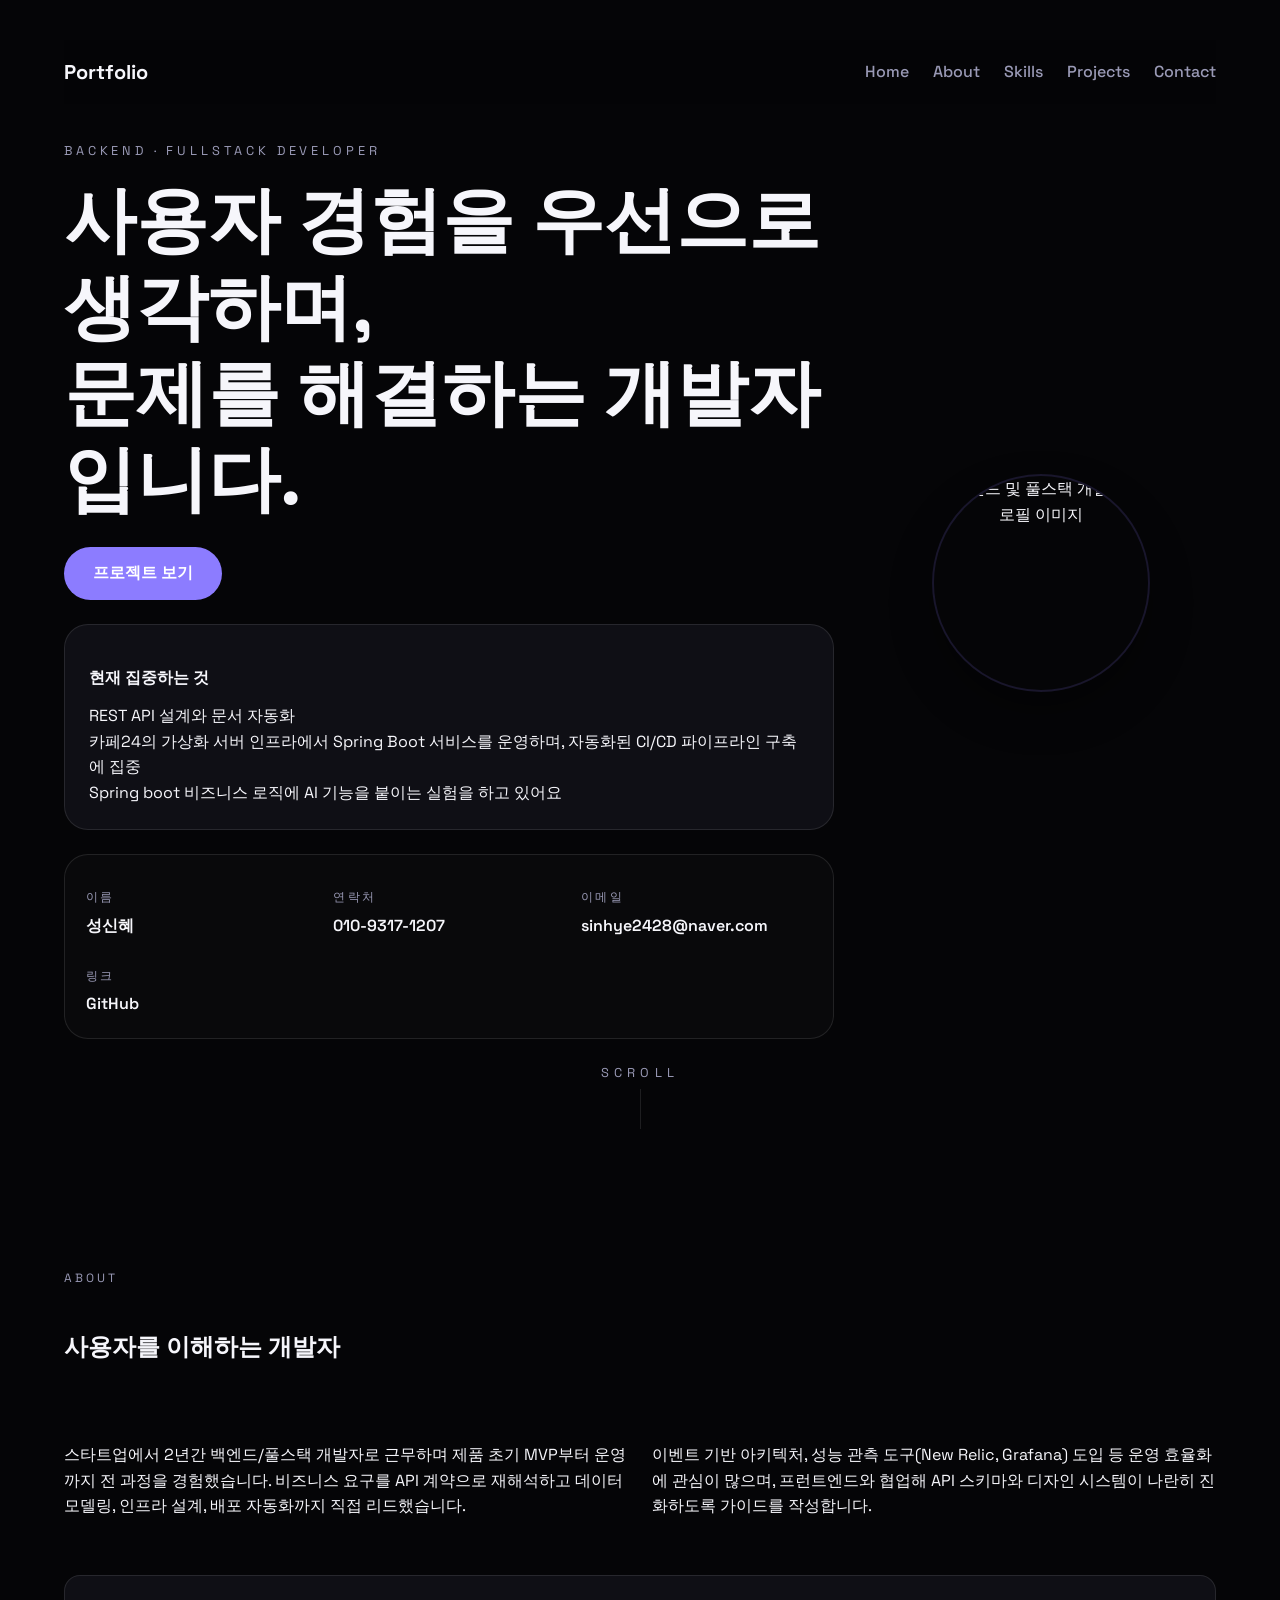
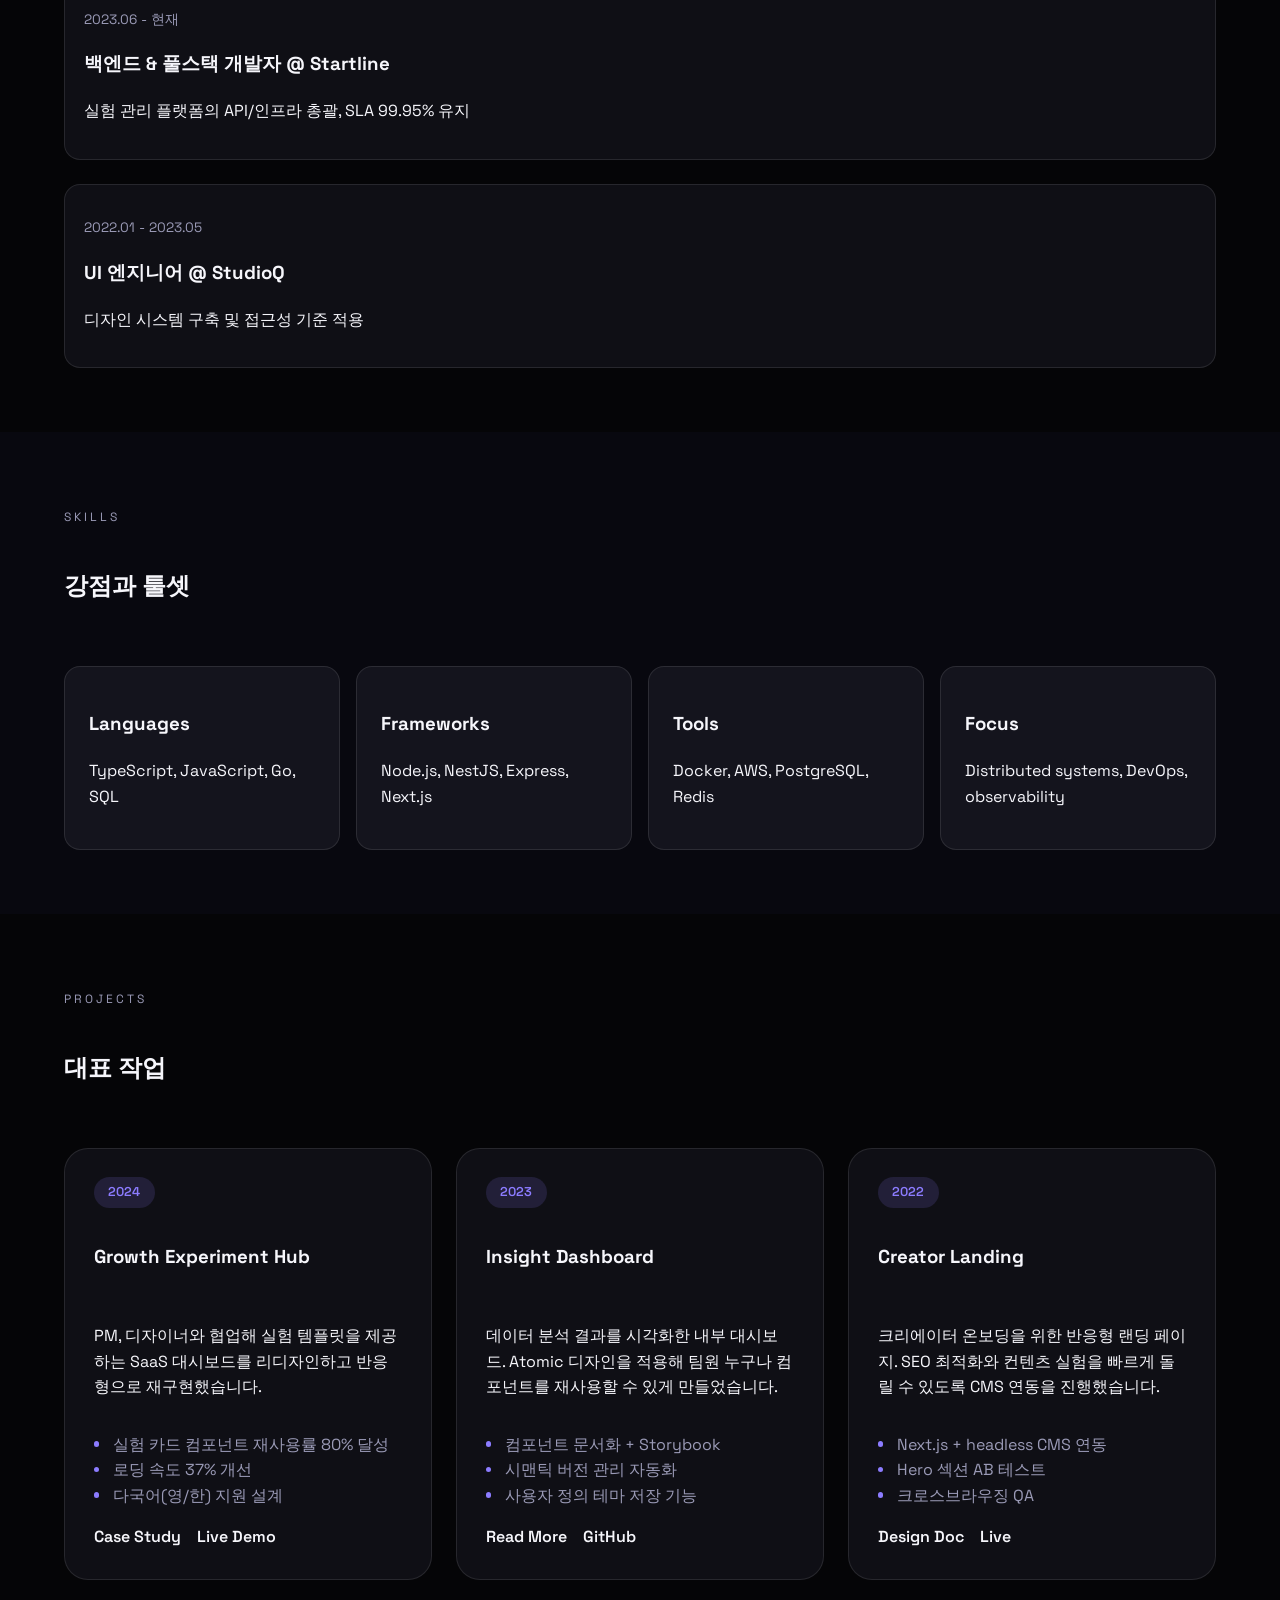
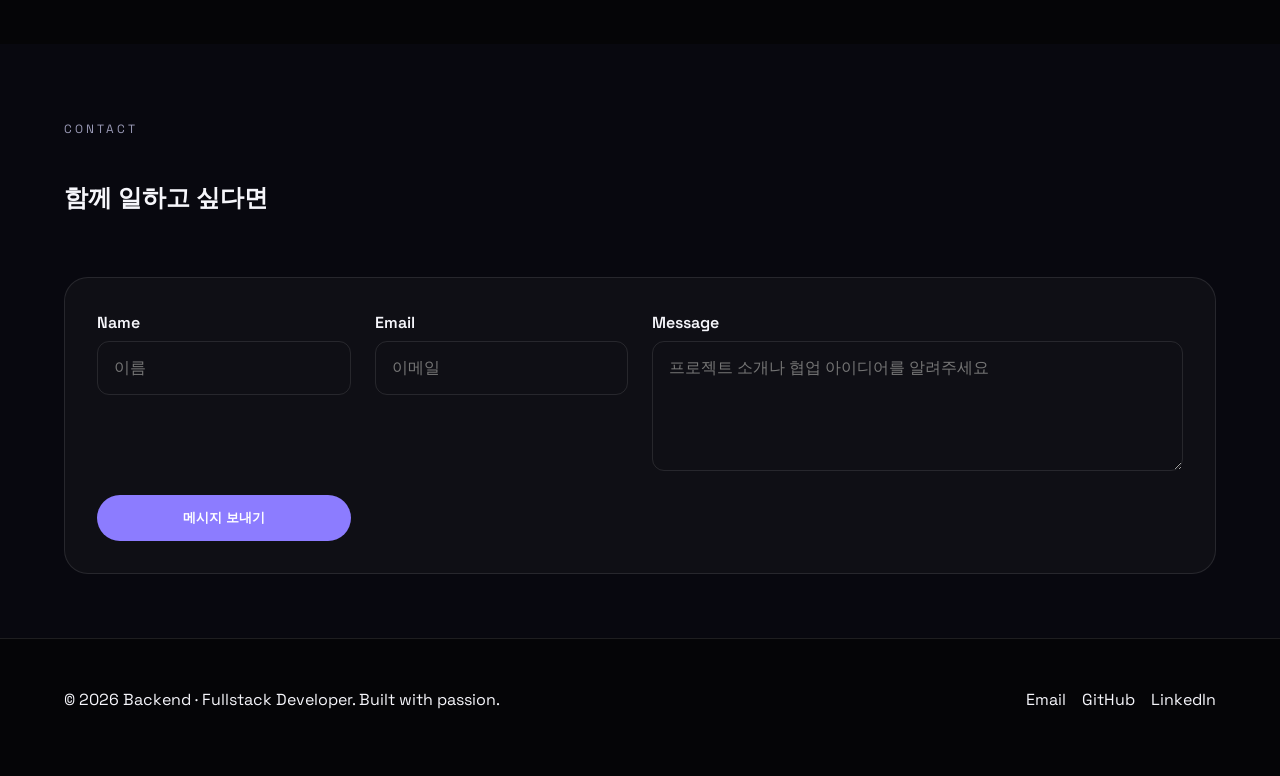
==== index.html @ ff007cd5 "간단한 구조 틀 멘트 변경" ====
<!DOCTYPE html>
<html lang="ko">
  <head>
    <meta charset="UTF-8" />
    <meta name="viewport" content="width=device-width, initial-scale=1.0" />
    <title>Portfolio | 백엔드 & 풀스택 개발자</title>
    <link rel="preconnect" href="https://fonts.googleapis.com" />
    <link rel="preconnect" href="https://fonts.gstatic.com" crossorigin />
    <link
      href="https://fonts.googleapis.com/css2?family=Space+Grotesk:wght@400;500;600;700&display=swap"
      rel="stylesheet"
    />
    <link rel="stylesheet" href="styles.css" />
  </head>
  <body>
    <header class="hero" id="home">
      <nav class="nav">
        <div class="logo">Portfolio</div>
        <button class="nav__toggle" aria-label="Toggle navigation" id="navToggle">
          <span></span>
          <span></span>
          <span></span>
        </button>
        <ul class="nav__links" id="navLinks">
          <li><a href="#home">Home</a></li>
          <li><a href="#about">About</a></li>
          <li><a href="#skills">Skills</a></li>
          <li><a href="#projects">Projects</a></li>
          <li><a href="#contact">Contact</a></li>
        </ul>
      </nav>
      <div class="hero__layout">
        <div class="hero__main">
          <div class="hero__content">
            <p class="hero__eyebrow">Backend · Fullstack Developer</p>
            <h1>
              사용자 경험을 우선으로 생각하며,<br />
              문제를 해결하는 개발자입니다.
            </h1>
            <!-- <p>
              Node.js와 TypeScript를 활용해 확장 가능한 API와 실시간 서비스를 구축하고,
              클라우드 인프라부터 데이터 파이프라인까지 제품의 엔드투엔드를 책임집니다.
            </p> -->
            <div class="hero__actions">
              <a class="btn" href="#projects">프로젝트 보기</a>
              <!-- <a class="btn btn--ghost" href="#contact">함께 만들어요</a> -->
            </div>
          </div>
          <div class="hero__card">
            <p class="hero__card-title">현재 집중하는 것</p>
            <ul>
              <li>REST API 설계와 문서 자동화</li>
              <li>카페24의 가상화 서버 인프라에서 Spring Boot 서비스를 운영하며, 자동화된 CI/CD 파이프라인 구축에 집중</li>
              <li>Spring boot 비즈니스 로직에 AI 기능을 붙이는 실험을 하고 있어요</li>
            </ul>
          </div>
          <div class="hero__info">
            <div>
              <p class="hero__info-label">이름</p>
              <p class="hero__info-value">성신혜</p>
            </div>
            <div>
              <p class="hero__info-label">연락처</p>
              <a class="hero__info-link" href="tel:+821012345678">010-9317-1207</a>
            </div>
            <div>
              <p class="hero__info-label">이메일</p>
              <a class="hero__info-link" href="mailto:hello@example.com"
                >sinhye2428@naver.com</a
              >
            </div>
            <div>
              <p class="hero__info-label">링크</p>
              <div class="hero__info-links">
                <a href="https://github.com/seongsinhye" target="_blank" rel="noreferrer">GitHub</a>
                <!-- <span>·</span>
                <a href="https://www.linkedin.com" target="_blank" rel="noreferrer"
                  >LinkedIn</a
                > -->
              </div>
            </div>
          </div>
        </div>
        <div class="hero__photo">
          <img
            src="/성신혜_증명사진.jpg"
            alt="백엔드 및 풀스택 개발자 프로필 이미지"
            class="hero__photo-img"
          />
          <!-- <p class="hero__photo-hint">profile.jpg를 내 얼굴 사진으로 교체하세요.</p> -->
        </div>
      </div>
      <div class="scroll-hint" aria-hidden="true">
        <span>Scroll</span>
        <span class="scroll-hint__icon"></span>
      </div>
    </header>

    <main>
      <section class="section" id="about">
        <div class="section__header">
          <p class="section__eyebrow">About</p>
          <h2>사용자를 이해하는 개발자</h2>
        </div>
        <div class="about__grid">
          <p>
            스타트업에서 2년간 백엔드/풀스택 개발자로 근무하며 제품 초기 MVP부터
            운영까지 전 과정을 경험했습니다. 비즈니스 요구를 API 계약으로 재해석하고
            데이터 모델링, 인프라 설계, 배포 자동화까지 직접 리드했습니다.
          </p>
          <p>
            이벤트 기반 아키텍처, 성능 관측 도구(New Relic, Grafana) 도입 등 운영
            효율화에 관심이 많으며, 프런트엔드와 협업해 API 스키마와 디자인 시스템이
            나란히 진화하도록 가이드를 작성합니다.
          </p>
        </div>
        <div class="timeline">
          <article>
            <p class="timeline__period">2023.06 - 현재</p>
            <h3>백엔드 & 풀스택 개발자 @ Startline</h3>
            <p>실험 관리 플랫폼의 API/인프라 총괄, SLA 99.95% 유지</p>
          </article>
          <article>
            <p class="timeline__period">2022.01 - 2023.05</p>
            <h3>UI 엔지니어 @ StudioQ</h3>
            <p>디자인 시스템 구축 및 접근성 기준 적용</p>
          </article>
        </div>
      </section>

      <section class="section section--alt" id="skills">
        <div class="section__header">
          <p class="section__eyebrow">Skills</p>
          <h2>강점과 툴셋</h2>
        </div>
          <div class="skills">
            <div class="skills__card">
              <h3>Languages</h3>
              <p>TypeScript, JavaScript, Go, SQL</p>
            </div>
            <div class="skills__card">
              <h3>Frameworks</h3>
              <p>Node.js, NestJS, Express, Next.js</p>
            </div>
            <div class="skills__card">
              <h3>Tools</h3>
              <p>Docker, AWS, PostgreSQL, Redis</p>
            </div>
            <div class="skills__card">
              <h3>Focus</h3>
              <p>Distributed systems, DevOps, observability</p>
            </div>
          </div>
      </section>

      <section class="section" id="projects">
        <div class="section__header">
          <p class="section__eyebrow">Projects</p>
          <h2>대표 작업</h2>
        </div>
        <div class="projects">
          <article class="project-card">
            <div class="project-card__badge">2024</div>
            <h3>Growth Experiment Hub</h3>
            <p>
              PM, 디자이너와 협업해 실험 템플릿을 제공하는 SaaS 대시보드를
              리디자인하고 반응형으로 재구현했습니다.
            </p>
            <ul>
              <li>실험 카드 컴포넌트 재사용률 80% 달성</li>
              <li>로딩 속도 37% 개선</li>
              <li>다국어(영/한) 지원 설계</li>
            </ul>
            <div class="project-card__links">
              <a href="#">Case Study</a>
              <a href="#">Live Demo</a>
            </div>
          </article>
          <article class="project-card">
            <div class="project-card__badge">2023</div>
            <h3>Insight Dashboard</h3>
            <p>
              데이터 분석 결과를 시각화한 내부 대시보드. Atomic 디자인을 적용해
              팀원 누구나 컴포넌트를 재사용할 수 있게 만들었습니다.
            </p>
            <ul>
              <li>컴포넌트 문서화 + Storybook</li>
              <li>시맨틱 버전 관리 자동화</li>
              <li>사용자 정의 테마 저장 기능</li>
            </ul>
            <div class="project-card__links">
              <a href="#">Read More</a>
              <a href="#">GitHub</a>
            </div>
          </article>
          <article class="project-card">
            <div class="project-card__badge">2022</div>
            <h3>Creator Landing</h3>
            <p>
              크리에이터 온보딩을 위한 반응형 랜딩 페이지. SEO 최적화와 컨텐츠
              실험을 빠르게 돌릴 수 있도록 CMS 연동을 진행했습니다.
            </p>
            <ul>
              <li>Next.js + headless CMS 연동</li>
              <li>Hero 섹션 AB 테스트</li>
              <li>크로스브라우징 QA</li>
            </ul>
            <div class="project-card__links">
              <a href="#">Design Doc</a>
              <a href="#">Live</a>
            </div>
          </article>
        </div>
      </section>

      <section class="section section--alt" id="contact">
        <div class="section__header">
          <p class="section__eyebrow">Contact</p>
          <h2>함께 일하고 싶다면</h2>
        </div>
        <form class="contact" id="contactForm">
          <div class="contact__field">
            <label for="name">Name</label>
            <input type="text" id="name" name="name" placeholder="이름" required />
          </div>
          <div class="contact__field">
            <label for="email">Email</label>
            <input
              type="email"
              id="email"
              name="email"
              placeholder="이메일"
              required
            />
          </div>
          <div class="contact__field contact__field--full">
            <label for="message">Message</label>
            <textarea
              id="message"
              name="message"
              rows="4"
              placeholder="프로젝트 소개나 협업 아이디어를 알려주세요"
              required
            ></textarea>
          </div>
          <button class="btn" type="submit">메시지 보내기</button>
          <p class="contact__status" id="contactStatus" role="status"></p>
        </form>
      </section>
    </main>

    <footer class="footer">
      <p>© <span id="year"></span> Backend · Fullstack Developer. Built with passion.</p>
      <div class="footer__links">
        <a href="mailto:hello@example.com">Email</a>
        <a href="https://github.com" target="_blank" rel="noreferrer">GitHub</a>
        <a href="https://www.linkedin.com" target="_blank" rel="noreferrer">
          LinkedIn
        </a>
      </div>
    </footer>

    <script src="script.js"></script>
  </body>
</html>
---- styles.css ----
:root {
  --bg: #050507;
  --card: #0f0f15;
  --text: #f6f6fb;
  --muted: #9a9ab6;
  --accent: #8c7cff;
  --accent-soft: rgba(140, 124, 255, 0.15);
  --border: rgba(255, 255, 255, 0.1);
}

* {
  box-sizing: border-box;
}

body {
  margin: 0;
  font-family: 'Space Grotesk', system-ui, -apple-system, BlinkMacSystemFont,
    'Segoe UI', sans-serif;
  background: var(--bg);
  color: var(--text);
  line-height: 1.6;
  -webkit-font-smoothing: antialiased;
}

img {
  max-width: 100%;
  display: block;
}

a {
  color: inherit;
  text-decoration: none;
}

ul {
  padding: 0;
  margin: 0;
  list-style: none;
}

.hero {
  min-height: 100vh;
  padding: 2.5rem clamp(1.5rem, 5vw, 4rem) 4rem;
  display: flex;
  flex-direction: column;
  gap: 1.5rem;
}

.hero__layout {
  display: grid;
  grid-template-columns: minmax(320px, 2.2fr) minmax(240px, 1fr);
  gap: 2rem;
  align-items: stretch;
}

.hero__layout > *:last-child {
  justify-self: center;
  max-width: 360px;
  width: 100%;
}

.hero__main {
  display: flex;
  flex-direction: column;
  gap: 1.5rem;
}

.hero__info {
  display: grid;
  grid-template-columns: repeat(auto-fit, minmax(180px, 1fr));
  gap: 1rem;
  border: 1px solid var(--border);
  border-radius: 1.5rem;
  padding: 1.3rem;
  background: rgba(255, 255, 255, 0.02);
}

.hero__info-label {
  font-size: 0.75rem;
  text-transform: uppercase;
  letter-spacing: 0.2em;
  color: var(--muted);
  margin-bottom: 0.35rem;
}

.hero__info-value {
  font-weight: 600;
  margin: 0;
}

.hero__info-link {
  color: var(--text);
  font-weight: 600;
}

.hero__info-links {
  display: inline-flex;
  gap: 0.35rem;
  align-items: center;
  font-weight: 600;
}

.nav {
  position: sticky;
  top: 0;
  display: flex;
  align-items: center;
  justify-content: space-between;
  padding: 1rem 0;
  background: rgba(5, 5, 7, 0.9);
  backdrop-filter: blur(10px);
  z-index: 999;
}

.logo {
  font-weight: 700;
  font-size: 1.25rem;
}

.nav__links {
  display: flex;
  gap: 1.5rem;
}

.nav__links a {
  font-weight: 500;
  color: var(--muted);
  transition: color 0.2s ease;
}

.nav__links a:hover {
  color: var(--text);
}

.nav__toggle {
  display: none;
  flex-direction: column;
  gap: 0.3rem;
  background: transparent;
  border: none;
  cursor: pointer;
}

.nav__toggle span {
  width: 1.5rem;
  height: 2px;
  background: var(--text);
  display: block;
}

.hero__content h1 {
  font-size: clamp(2.5rem, 6vw, 4.5rem);
  margin: 1rem 0;
  line-height: 1.2;
}

.hero__content p {
  max-width: 45rem;
  color: var(--muted);
}

.scroll-hint {
  margin-top: auto;
  display: inline-flex;
  flex-direction: column;
  align-items: center;
  gap: 0.35rem;
  color: var(--muted);
  font-size: 0.8rem;
  letter-spacing: 0.4em;
  text-transform: uppercase;
}

.scroll-hint__icon {
  width: 1px;
  height: 40px;
  background: var(--border);
  position: relative;
  overflow: hidden;
}

.scroll-hint__icon::after {
  content: '';
  position: absolute;
  top: -12px;
  left: 50%;
  transform: translateX(-50%);
  width: 8px;
  height: 8px;
  border-bottom: 2px solid var(--accent);
  border-right: 2px solid var(--accent);
  transform: translate(-50%, -50%) rotate(45deg);
  animation: scrollArrow 1.5s infinite;
}

@keyframes scrollArrow {
  0% {
    transform: translate(-50%, -50%) rotate(45deg);
    opacity: 0;
  }
  40% {
    opacity: 1;
  }
  90% {
    transform: translate(-50%, 130%) rotate(45deg);
    opacity: 0;
  }
  100% {
    opacity: 0;
  }
}

.hero__eyebrow {
  text-transform: uppercase;
  letter-spacing: 0.3em;
  font-size: 0.8rem;
  color: var(--muted);
}

.hero__actions {
  display: flex;
  gap: 1rem;
  margin-top: 1.5rem;
}

.btn {
  background: var(--accent);
  border: none;
  border-radius: 999px;
  color: #fff;
  padding: 0.85rem 1.8rem;
  font-weight: 600;
  cursor: pointer;
  display: inline-flex;
  align-items: center;
  justify-content: center;
  transition: transform 0.2s ease, box-shadow 0.2s ease;
}

.btn:hover {
  transform: translateY(-1px);
  box-shadow: 0 10px 20px rgba(75, 64, 255, 0.2);
}

.btn--ghost {
  background: transparent;
  color: var(--text);
  border: 1px solid var(--border);
  box-shadow: none;
}

.hero__card {
  background: var(--card);
  border: 1px solid var(--border);
  border-radius: 1.5rem;
  padding: 1.5rem;
}

.hero__card-title {
  font-weight: 600;
  margin-bottom: 0.8rem;
}

.section {
  padding: 4rem clamp(1.5rem, 5vw, 4rem);
}

.hero__photo {
  /* border: 1px solid var(--border); */
  border-radius: 1.5rem;
  padding: 1.2rem;
  /* background: linear-gradient(145deg, #0f0f15, #1a1a24); */
  display: flex;
  flex-direction: column;
  gap: 0.8rem;
  justify-content: center;
  align-items: center;
  text-align: center;
}

.hero__photo-img {
  width: min(220px, 70%);
  aspect-ratio: 1 / 1;
  object-fit: cover;
  border-radius: 50%;
  border: 2px solid var(--accent-soft);
  box-shadow: 0 20px 40px rgba(0, 0, 0, 0.35);
}

.hero__photo-hint {
  font-size: 0.85rem;
  color: var(--muted);
}

.section--alt {
  background: #08080f;
}

.section__header {
  display: flex;
  flex-direction: column;
  gap: 0.5rem;
  margin-bottom: 2.5rem;
}

.section__eyebrow {
  text-transform: uppercase;
  letter-spacing: 0.25em;
  font-size: 0.75rem;
  color: var(--muted);
}

.about__grid {
  display: grid;
  grid-template-columns: repeat(auto-fit, minmax(250px, 1fr));
  gap: 1.5rem;
  margin-bottom: 2.5rem;
}

.timeline {
  display: grid;
  gap: 1.5rem;
}

.timeline article {
  padding: 1.2rem;
  border-radius: 1rem;
  border: 1px solid var(--border);
  background: var(--card);
}

.timeline__period {
  font-size: 0.85rem;
  color: var(--muted);
}

.skills {
  display: grid;
  grid-template-columns: repeat(auto-fit, minmax(200px, 1fr));
  gap: 1rem;
}

.skills__card {
  border: 1px solid var(--border);
  border-radius: 1rem;
  padding: 1.5rem;
  background: var(--bg);
}

.section--alt .skills__card {
  background: #14141d;
}

.projects {
  display: grid;
  grid-template-columns: repeat(auto-fit, minmax(280px, 1fr));
  gap: 1.5rem;
}

.project-card {
  border: 1px solid var(--border);
  border-radius: 1.5rem;
  padding: 1.8rem;
  background: var(--card);
  display: flex;
  flex-direction: column;
  gap: 1rem;
}

.project-card__badge {
  width: fit-content;
  background: var(--accent-soft);
  color: var(--accent);
  border-radius: 999px;
  padding: 0.3rem 0.9rem;
  font-size: 0.8rem;
  font-weight: 600;
}

.project-card ul li {
  position: relative;
  padding-left: 1.2rem;
  color: var(--muted);
}

.project-card ul li::before {
  content: '';
  position: absolute;
  top: 0.6rem;
  left: 0;
  width: 0.35rem;
  height: 0.35rem;
  border-radius: 50%;
  background: var(--accent);
}

.project-card__links {
  display: flex;
  gap: 1rem;
  font-weight: 600;
}

.contact {
  display: grid;
  grid-template-columns: repeat(auto-fit, minmax(220px, 1fr));
  gap: 1.5rem;
  border: 1px solid var(--border);
  border-radius: 1.5rem;
  padding: 2rem;
  background: var(--card);
}

.contact__field {
  display: flex;
  flex-direction: column;
  gap: 0.35rem;
}

.contact__field--full {
  grid-column: span 2;
}

.contact label {
  font-weight: 600;
}

.contact input,
.contact textarea {
  border-radius: 0.75rem;
  border: 1px solid var(--border);
  padding: 0.8rem 1rem;
  background: transparent;
  color: var(--text);
  font: inherit;
}

.contact__status {
  grid-column: span 2;
  color: var(--muted);
}

.footer {
  padding: 2rem clamp(1.5rem, 5vw, 4rem) 3rem;
  border-top: 1px solid var(--border);
  display: flex;
  flex-wrap: wrap;
  gap: 1rem;
  align-items: center;
  justify-content: space-between;
}

.footer__links {
  display: flex;
  gap: 1rem;
}

@media (max-width: 768px) {
  .nav__toggle {
    display: flex;
  }

  .nav__links {
    position: fixed;
    inset: 0;
    padding: 4rem 2rem;
    background: rgba(5, 5, 7, 0.7);
    backdrop-filter: blur(12px);
    flex-direction: column;
    transform: translateX(100%);
    transition: transform 0.3s ease;
  }

  .nav__links.is-open {
    transform: translateX(0);
  }

  .hero__layout {
    grid-template-columns: 1fr;
  }

  .contact__field--full {
    grid-column: span 1;
  }

  .contact__status {
    grid-column: span 1;
  }
}
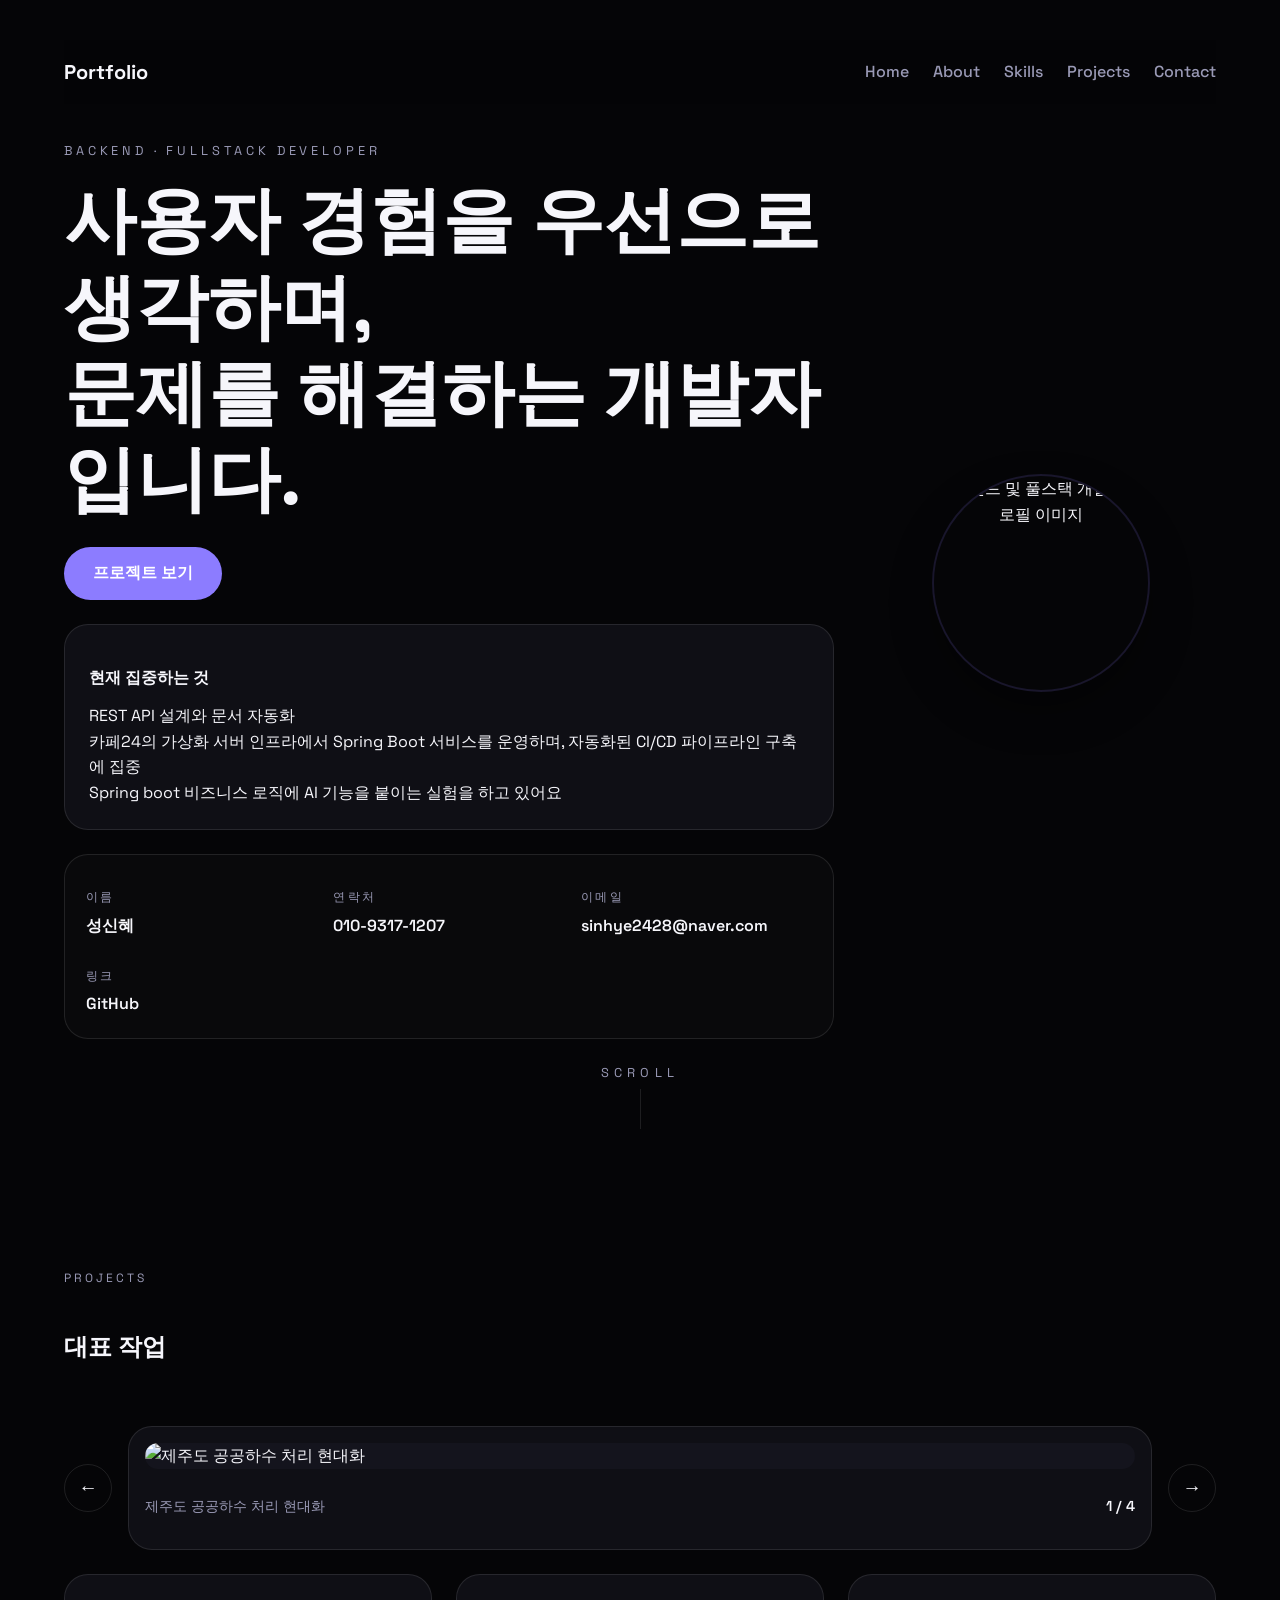
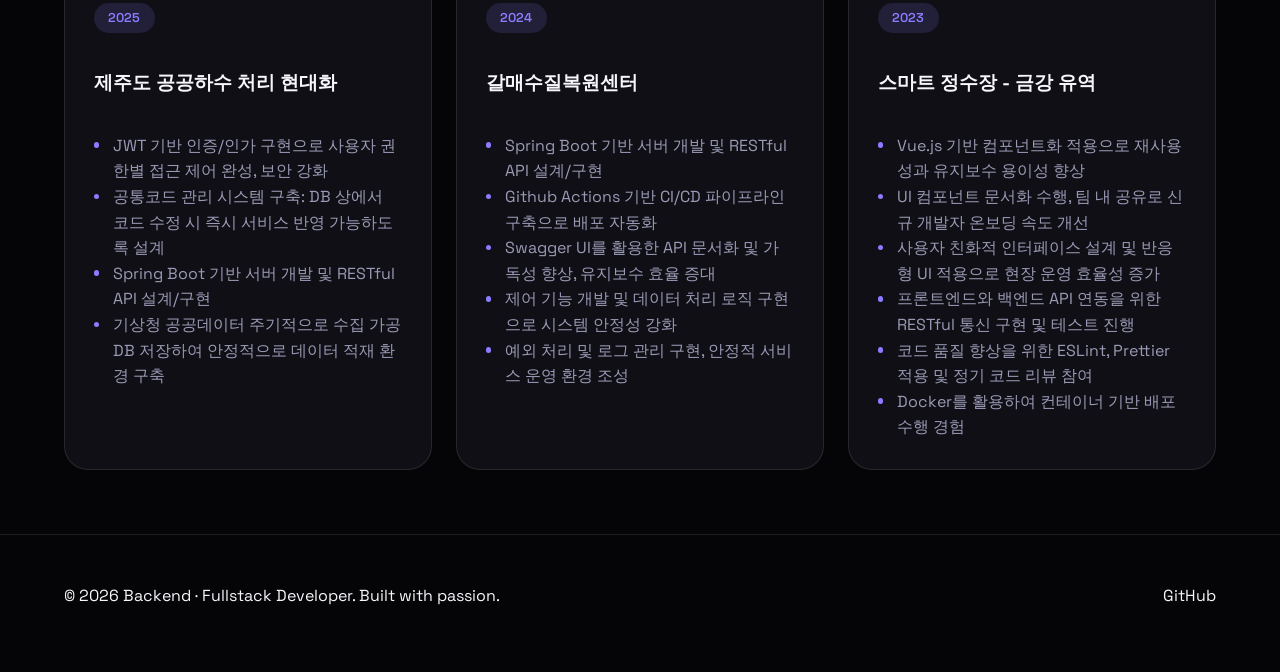
==== commit bb1daf03: "포트폴리오 경력 사이트 캡쳐 이미지 추가" ====
--- a/index.html
+++ b/index.html
@@ -97,7 +97,7 @@
     </header>
 
     <main>
-      <section class="section" id="about">
+      <!-- <section class="section" id="about">
         <div class="section__header">
           <p class="section__eyebrow">About</p>
           <h2>사용자를 이해하는 개발자</h2>
@@ -126,9 +126,9 @@
             <p>디자인 시스템 구축 및 접근성 기준 적용</p>
           </article>
         </div>
-      </section>
-
-      <section class="section section--alt" id="skills">
+      </section> -->
+
+      <!-- <section class="section section--alt" id="skills">
         <div class="section__header">
           <p class="section__eyebrow">Skills</p>
           <h2>강점과 툴셋</h2>
@@ -151,69 +151,103 @@
               <p>Distributed systems, DevOps, observability</p>
             </div>
           </div>
-      </section>
+      </section> -->
 
       <section class="section" id="projects">
         <div class="section__header">
           <p class="section__eyebrow">Projects</p>
           <h2>대표 작업</h2>
         </div>
+        <div class="projects__gallery">
+          <button
+            class="gallery__arrow gallery__arrow--prev"
+            type="button"
+            data-gallery-nav="prev"
+            aria-label="이전 이미지"
+          >
+            &#8592;
+          </button>
+          <div class="gallery__viewport">
+            <img
+              src=""
+              alt="프로젝트 대표 이미지"
+              id="galleryImage"
+              class="gallery__image"
+            />
+            <div class="gallery__meta">
+              <p id="galleryCaption">대표 작업 이미지를 여기에 표시합니다.</p>
+              <p id="galleryCounter" class="gallery__counter"></p>
+            </div>
+          </div>
+          <button
+            class="gallery__arrow gallery__arrow--next"
+            type="button"
+            data-gallery-nav="next"
+            aria-label="다음 이미지"
+          >
+            &#8594;
+          </button>
+        </div>
+        <!-- <p class="gallery__hint">
+          `/images/project-1.jpg`부터 `/images/project-4.jpg`까지 네 장의 대표 이미지를 교체하면
+          위 슬라이더에서 모두 확인할 수 있습니다.
+        </p> -->
         <div class="projects">
           <article class="project-card">
-            <div class="project-card__badge">2024</div>
-            <h3>Growth Experiment Hub</h3>
-            <p>
-              PM, 디자이너와 협업해 실험 템플릿을 제공하는 SaaS 대시보드를
-              리디자인하고 반응형으로 재구현했습니다.
-            </p>
-            <ul>
-              <li>실험 카드 컴포넌트 재사용률 80% 달성</li>
-              <li>로딩 속도 37% 개선</li>
-              <li>다국어(영/한) 지원 설계</li>
-            </ul>
-            <div class="project-card__links">
+            <div class="project-card__badge">2025</div>
+            <h3>제주도 공공하수 처리 현대화</h3>
+          
+            <ul>
+            <li>JWT 기반 인증/인가 구현으로 사용자 권한별 접근 제어 완성, 보안 강화</li>
+            <li>공통코드 관리 시스템 구축: DB 상에서 코드 수정 시 즉시 서비스 반영 가능하도록 설계</li>
+            <li>Spring Boot 기반 서버 개발 및 RESTful API 설계/구현</li>
+            <li>기상청 공공데이터 주기적으로 수집 가공 DB 저장하여 안정적으로 데이터 적재 환경 구축</li>
+            </ul>
+            <!-- <div class="project-card__links">
               <a href="#">Case Study</a>
               <a href="#">Live Demo</a>
-            </div>
+            </div> -->
+          </article>
+          <article class="project-card">
+            <div class="project-card__badge">2024</div>
+            <h3>갈매수질복원센터</h3>
+            
+            <ul>
+            <li>Spring Boot 기반 서버 개발 및 RESTful API 설계/구현</li>
+            <li>Github Actions 기반 CI/CD 파이프라인 구축으로 배포 자동화</li>
+            <li>Swagger UI를 활용한 API 문서화 및 가독성 향상, 유지보수 효율 증대</li>
+            <li>제어 기능 개발 및 데이터 처리 로직 구현으로 시스템 안정성 강화</li>
+            <li>예외 처리 및 로그 관리 구현, 안정적 서비스 운영 환경 조성</li>
+            </ul>
+            <!-- <div class="project-card__links">
+              <a href="#">Read More</a>
+              <a href="#">GitHub</a>
+            </div> -->
           </article>
           <article class="project-card">
             <div class="project-card__badge">2023</div>
-            <h3>Insight Dashboard</h3>
-            <p>
-              데이터 분석 결과를 시각화한 내부 대시보드. Atomic 디자인을 적용해
-              팀원 누구나 컴포넌트를 재사용할 수 있게 만들었습니다.
-            </p>
-            <ul>
-              <li>컴포넌트 문서화 + Storybook</li>
-              <li>시맨틱 버전 관리 자동화</li>
-              <li>사용자 정의 테마 저장 기능</li>
-            </ul>
-            <div class="project-card__links">
-              <a href="#">Read More</a>
-              <a href="#">GitHub</a>
-            </div>
-          </article>
-          <article class="project-card">
-            <div class="project-card__badge">2022</div>
-            <h3>Creator Landing</h3>
-            <p>
+            <h3>스마트 정수장 - 금강 유역</h3>
+            <!-- <p>
               크리에이터 온보딩을 위한 반응형 랜딩 페이지. SEO 최적화와 컨텐츠
               실험을 빠르게 돌릴 수 있도록 CMS 연동을 진행했습니다.
-            </p>
-            <ul>
-              <li>Next.js + headless CMS 연동</li>
-              <li>Hero 섹션 AB 테스트</li>
-              <li>크로스브라우징 QA</li>
-            </ul>
-            <div class="project-card__links">
+            </p> -->
+            <ul>
+              <li> Vue.js 기반 컴포넌트화 적용으로 재사용성과 유지보수 용이성 향상</li>
+              <li> UI 컴포넌트 문서화 수행, 팀 내 공유로 신규 개발자 온보딩 속도 개선</li>
+              <li> 사용자 친화적 인터페이스 설계 및 반응형 UI 적용으로 현장 운영 효율성 증가</li>
+              <li> 프론트엔드와 백엔드 API 연동을 위한 RESTful 통신 구현 및 테스트 진행</li>
+              <li> 코드 품질 향상을 위한 ESLint, Prettier 적용 및 정기 코드 리뷰 참여</li>
+              <li> Docker를 활용하여 컨테이너 기반 배포 수행 경험</li>
+            </ul>
+            <!-- <div class="project-card__links">
               <a href="#">Design Doc</a>
               <a href="#">Live</a>
-            </div>
+            </div> -->
           </article>
         </div>
       </section>
 
-      <section class="section section--alt" id="contact">
+      <!-- <section class="section section--alt" id="contact">
         <div class="section__header">
           <p class="section__eyebrow">Contact</p>
           <h2>함께 일하고 싶다면</h2>
@@ -246,17 +280,15 @@
           <button class="btn" type="submit">메시지 보내기</button>
           <p class="contact__status" id="contactStatus" role="status"></p>
         </form>
-      </section>
+      </section> -->
     </main>
 
     <footer class="footer">
       <p>© <span id="year"></span> Backend · Fullstack Developer. Built with passion.</p>
       <div class="footer__links">
-        <a href="mailto:hello@example.com">Email</a>
-        <a href="https://github.com" target="_blank" rel="noreferrer">GitHub</a>
-        <a href="https://www.linkedin.com" target="_blank" rel="noreferrer">
-          LinkedIn
-        </a>
+        <!-- <a href="sinhye2428@naver.com">Email</a> -->
+        <a href="https://github.com/seongsinhye" target="_blank" rel="noreferrer">GitHub</a>
+     
       </div>
     </footer>
 
--- a/styles.css
+++ b/styles.css
@@ -357,6 +357,73 @@
   gap: 1.5rem;
 }
 
+.projects__gallery {
+  display: grid;
+  grid-template-columns: auto 1fr auto;
+  gap: 1rem;
+  align-items: center;
+  margin-bottom: 1.5rem;
+}
+
+.gallery__arrow {
+  width: 3rem;
+  height: 3rem;
+  border-radius: 50%;
+  border: 1px solid var(--border);
+  background: transparent;
+  color: var(--text);
+  font-size: 1.2rem;
+  cursor: pointer;
+  display: flex;
+  align-items: center;
+  justify-content: center;
+  transition: background 0.2s ease, color 0.2s ease;
+}
+
+.gallery__arrow:hover {
+  background: var(--accent);
+  color: #050507;
+}
+
+.gallery__viewport {
+  border: 1px solid var(--border);
+  border-radius: 1.5rem;
+  padding: 1rem;
+  background: var(--card);
+  display: flex;
+  flex-direction: column;
+  gap: 0.75rem;
+}
+
+.gallery__image {
+  width: 100%;
+  height: auto;
+  max-height: 420px;
+  object-fit: contain;
+  border-radius: 1rem;
+  background: #14141d;
+}
+
+.gallery__meta {
+  display: flex;
+  flex-wrap: wrap;
+  justify-content: space-between;
+  gap: 0.5rem;
+  color: var(--muted);
+  font-size: 0.9rem;
+}
+
+.gallery__counter {
+  font-weight: 600;
+  color: var(--text);
+}
+
+.gallery__hint {
+  margin: 0 0 2rem;
+  color: var(--muted);
+  font-size: 0.85rem;
+}
+
 .project-card {
   border: 1px solid var(--border);
   border-radius: 1.5rem;
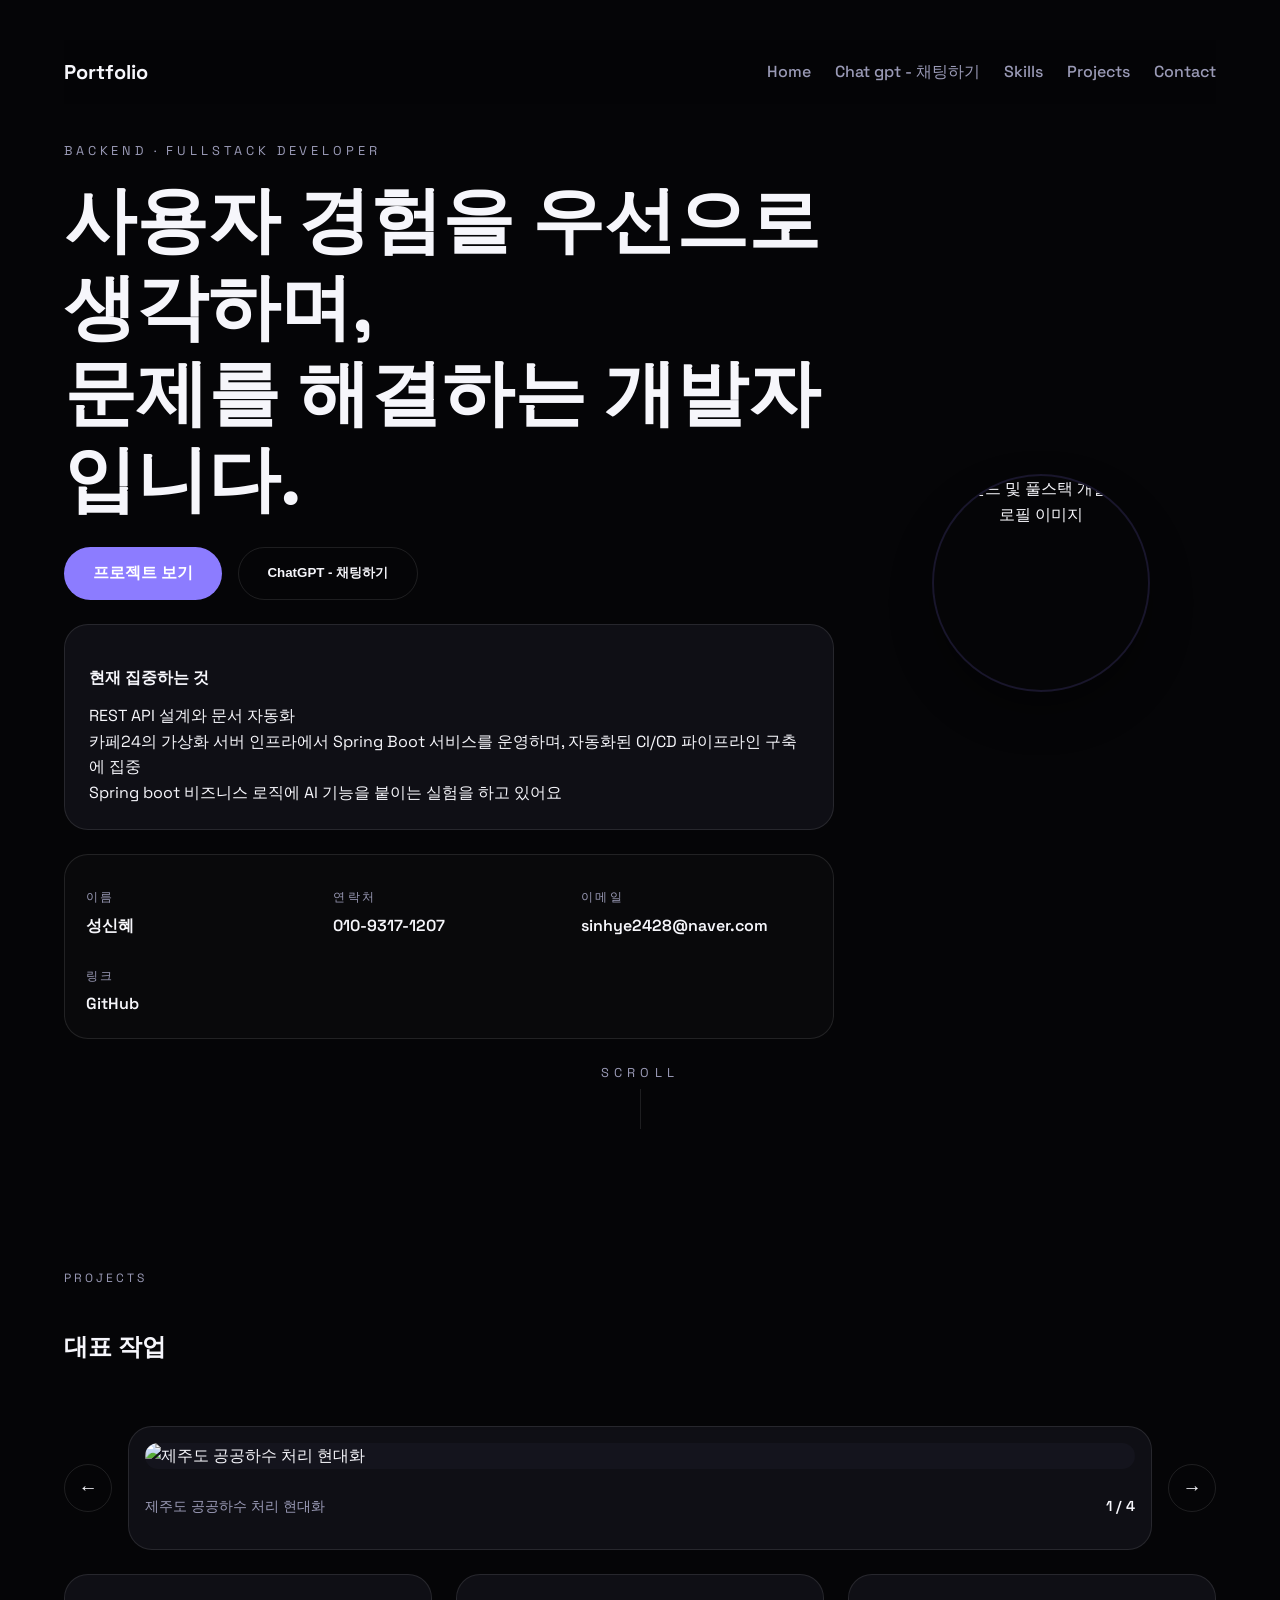
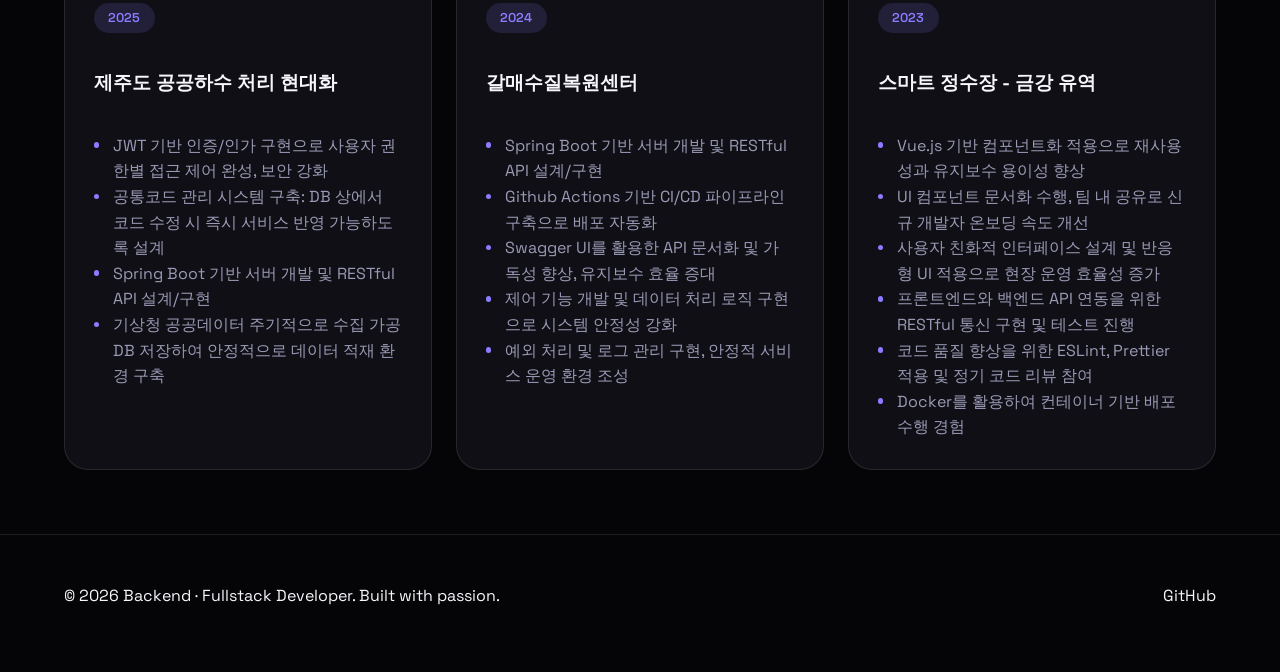
==== commit 967a8294: "gpt 추가 api 연결" ====
--- a/index.html
+++ b/index.html
@@ -23,7 +23,7 @@
         </button>
         <ul class="nav__links" id="navLinks">
           <li><a href="#home">Home</a></li>
-          <li><a href="#about">About</a></li>
+          <li><a href="/gpt.html">Chat gpt - 채팅하기 </a></li>
           <li><a href="#skills">Skills</a></li>
           <li><a href="#projects">Projects</a></li>
           <li><a href="#contact">Contact</a></li>
@@ -44,6 +44,9 @@
             <div class="hero__actions">
               <a class="btn" href="#projects">프로젝트 보기</a>
               <!-- <a class="btn btn--ghost" href="#contact">함께 만들어요</a> -->
+              <button class="btn btn--ghost" type="button" id="chatBtn">
+                ChatGPT - 채팅하기
+              </button>
             </div>
           </div>
           <div class="hero__card">
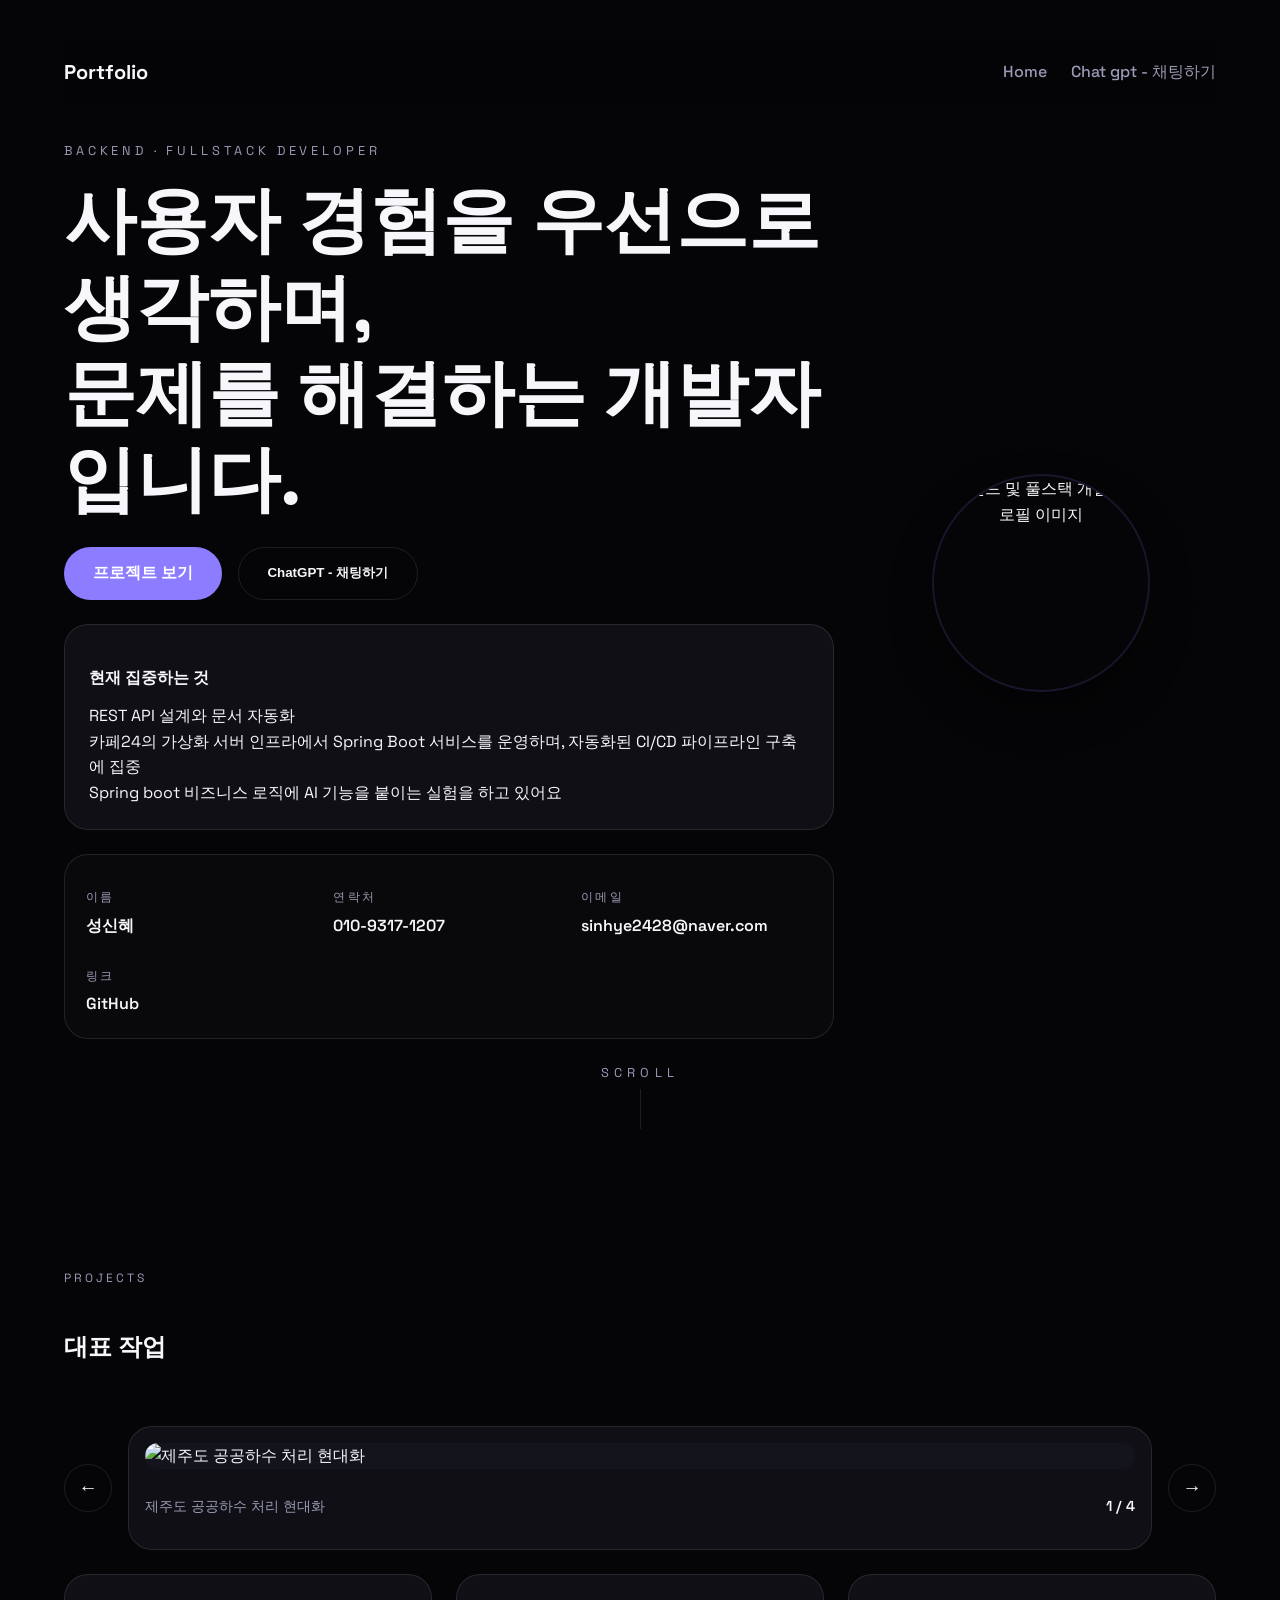
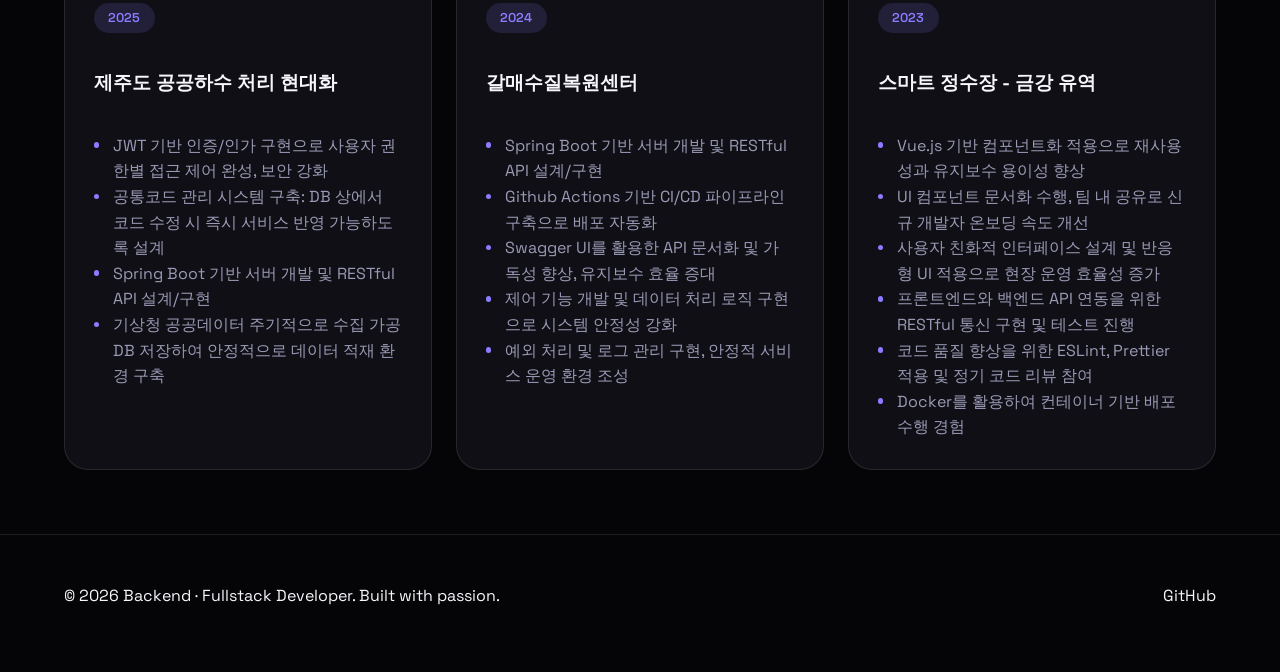
==== commit 695fb5dd: "url 변경 및 네비게이션 사용안한거 빼기" ====
--- a/index.html
+++ b/index.html
@@ -24,9 +24,7 @@
         <ul class="nav__links" id="navLinks">
           <li><a href="#home">Home</a></li>
           <li><a href="/gpt.html">Chat gpt - 채팅하기 </a></li>
-          <li><a href="#skills">Skills</a></li>
-          <li><a href="#projects">Projects</a></li>
-          <li><a href="#contact">Contact</a></li>
+          <!-- <li><a href="#contact">Contact</a></li> -->
         </ul>
       </nav>
       <div class="hero__layout">
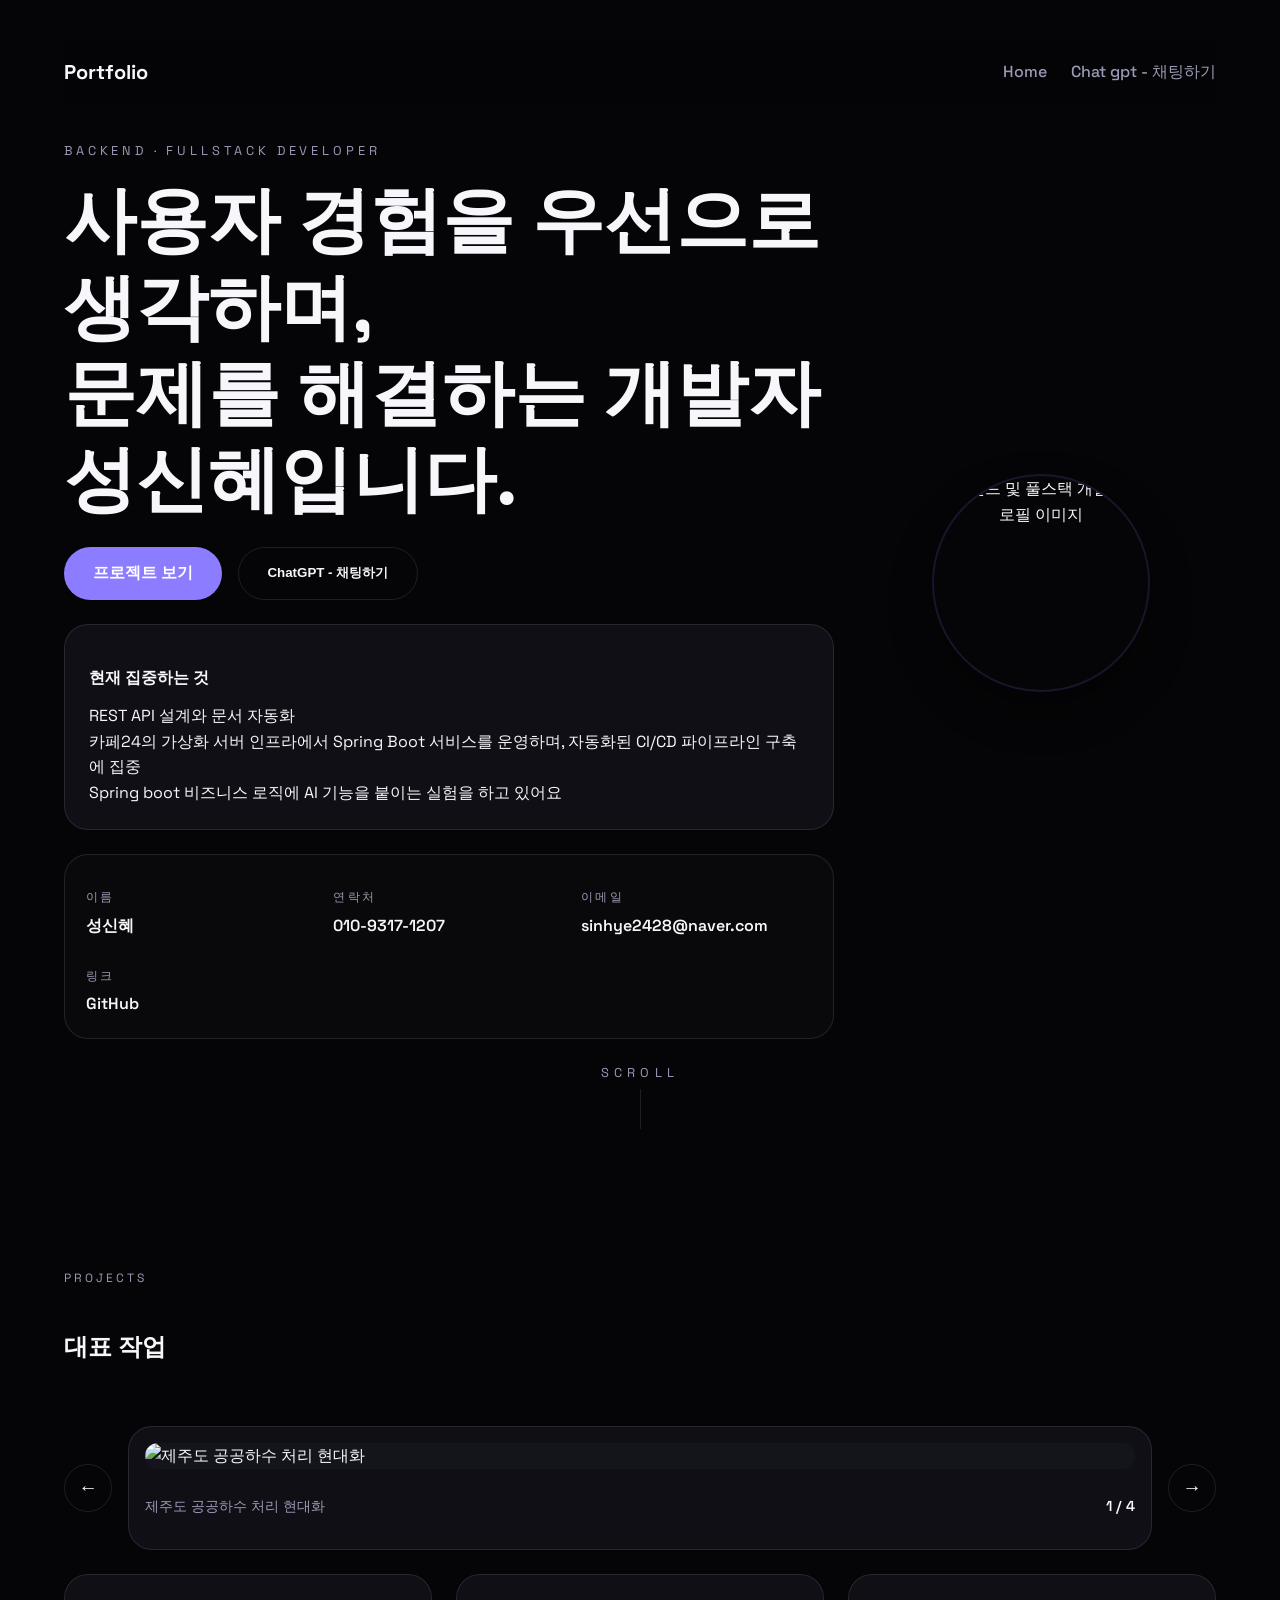
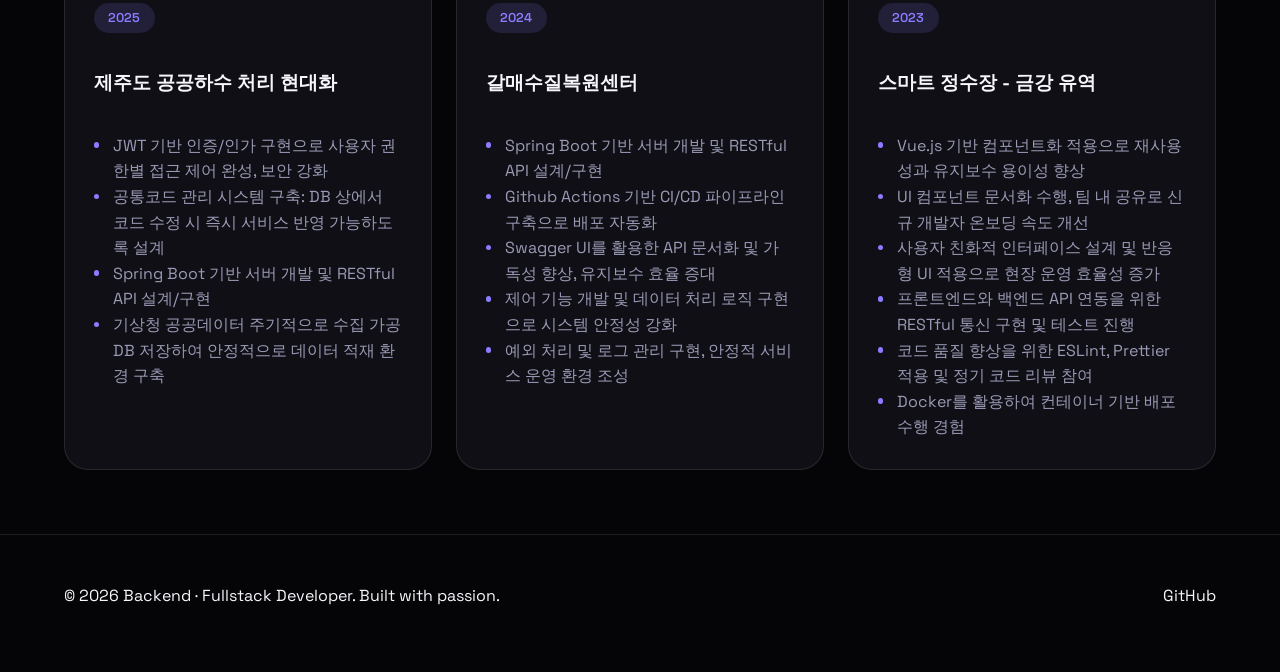
==== commit 12b555db: "git test" ====
--- a/index.html
+++ b/index.html
@@ -33,7 +33,7 @@
             <p class="hero__eyebrow">Backend · Fullstack Developer</p>
             <h1>
               사용자 경험을 우선으로 생각하며,<br />
-              문제를 해결하는 개발자입니다.
+              문제를 해결하는 개발자 성신혜입니다.
             </h1>
             <!-- <p>
               Node.js와 TypeScript를 활용해 확장 가능한 API와 실시간 서비스를 구축하고,
@@ -84,7 +84,7 @@
         </div>
         <div class="hero__photo">
           <img
-            src="/성신혜_증명사진.jpg"
+            src="./성신혜_증명사진.jpg"
             alt="백엔드 및 풀스택 개발자 프로필 이미지"
             class="hero__photo-img"
           />
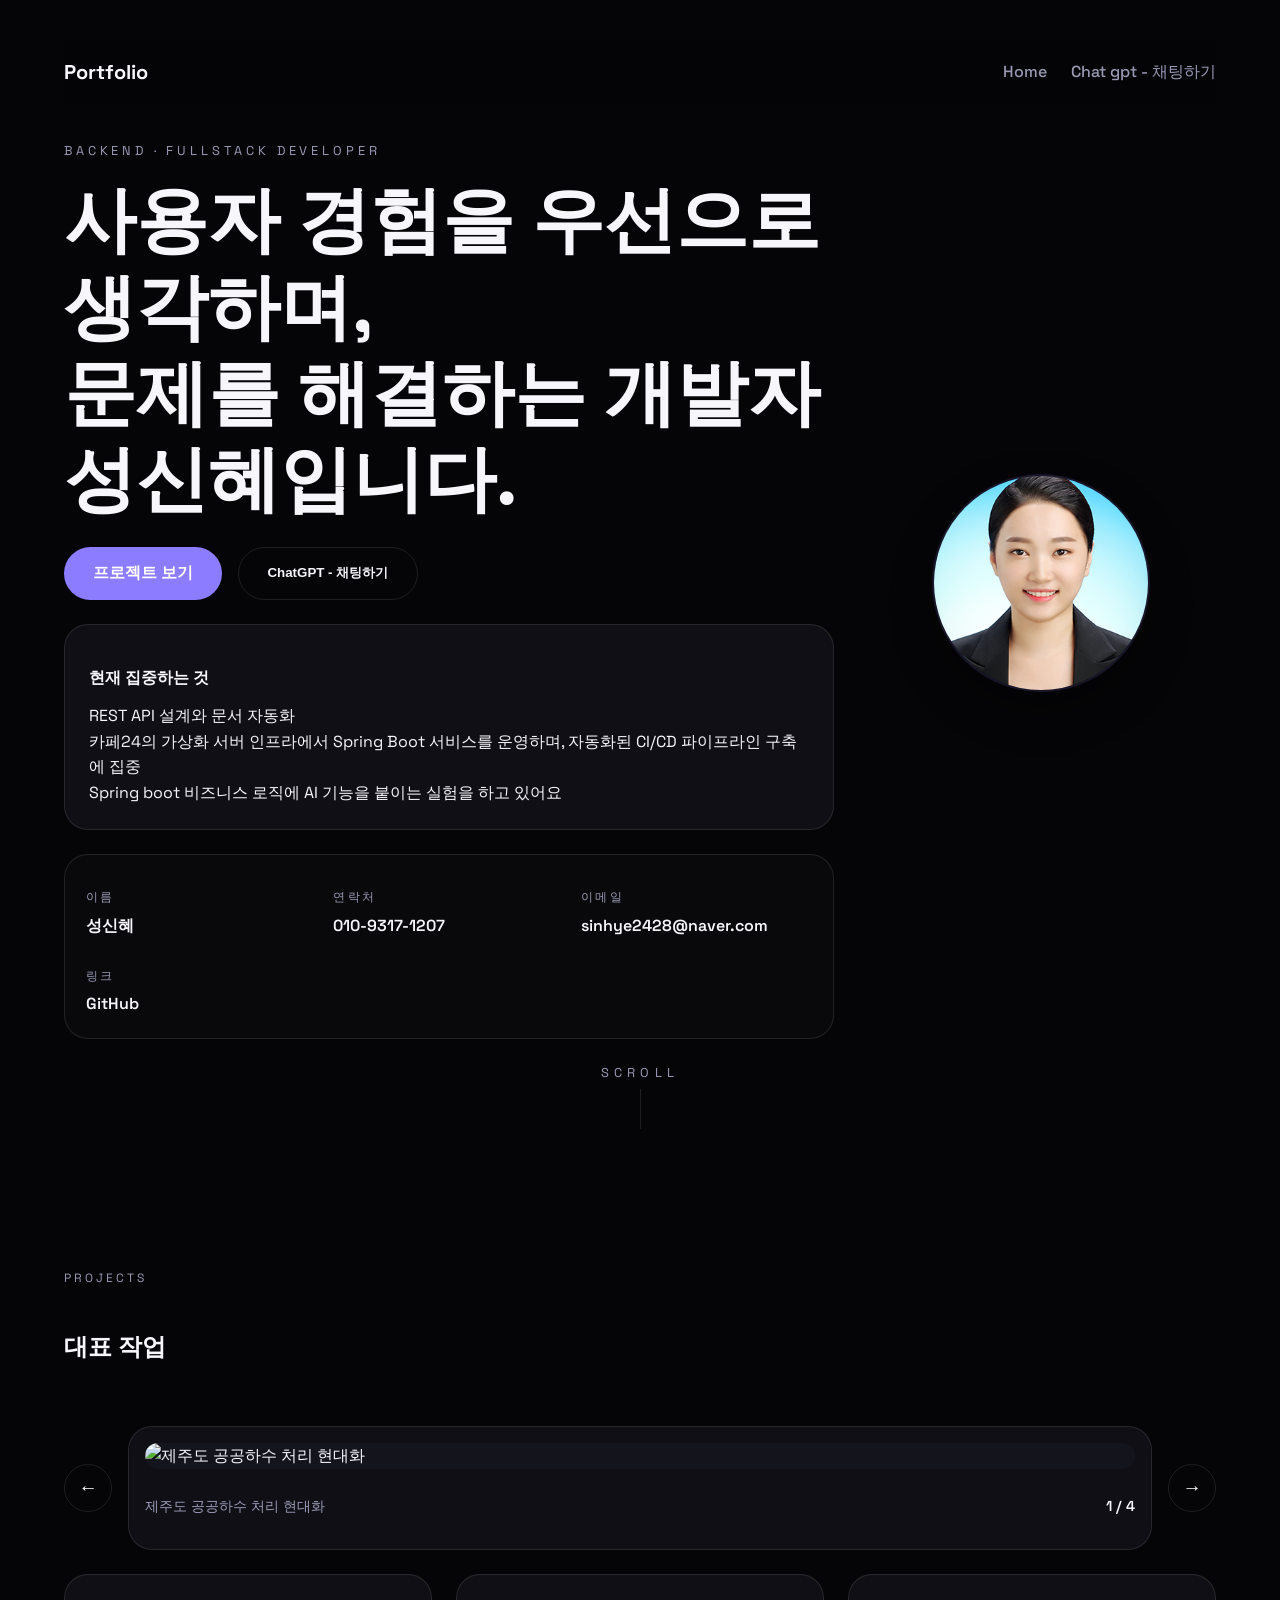
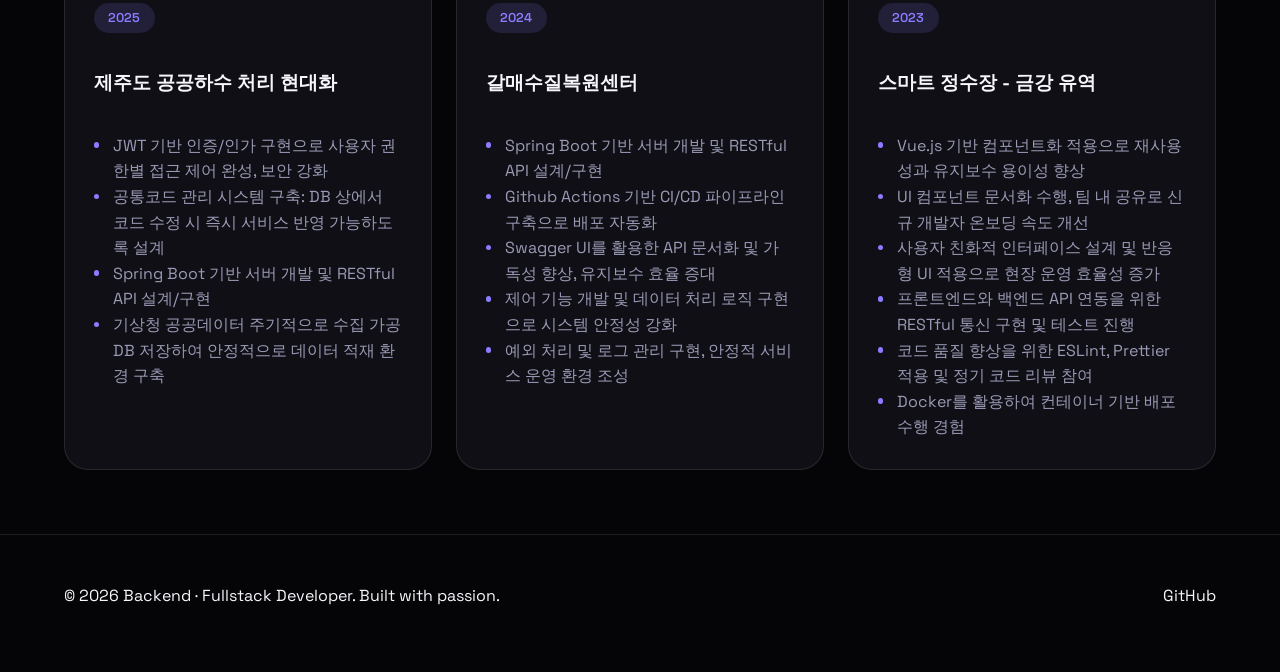
==== commit 6e05d6ba: "image 폴더를 Image 로 변경 및 이미지 이동" ====
--- a/index.html
+++ b/index.html
@@ -84,7 +84,7 @@
         </div>
         <div class="hero__photo">
           <img
-            src="./성신혜_증명사진.jpg"
+            src="./Images/성신혜_증명사진.jpg"
             alt="백엔드 및 풀스택 개발자 프로필 이미지"
             class="hero__photo-img"
           />
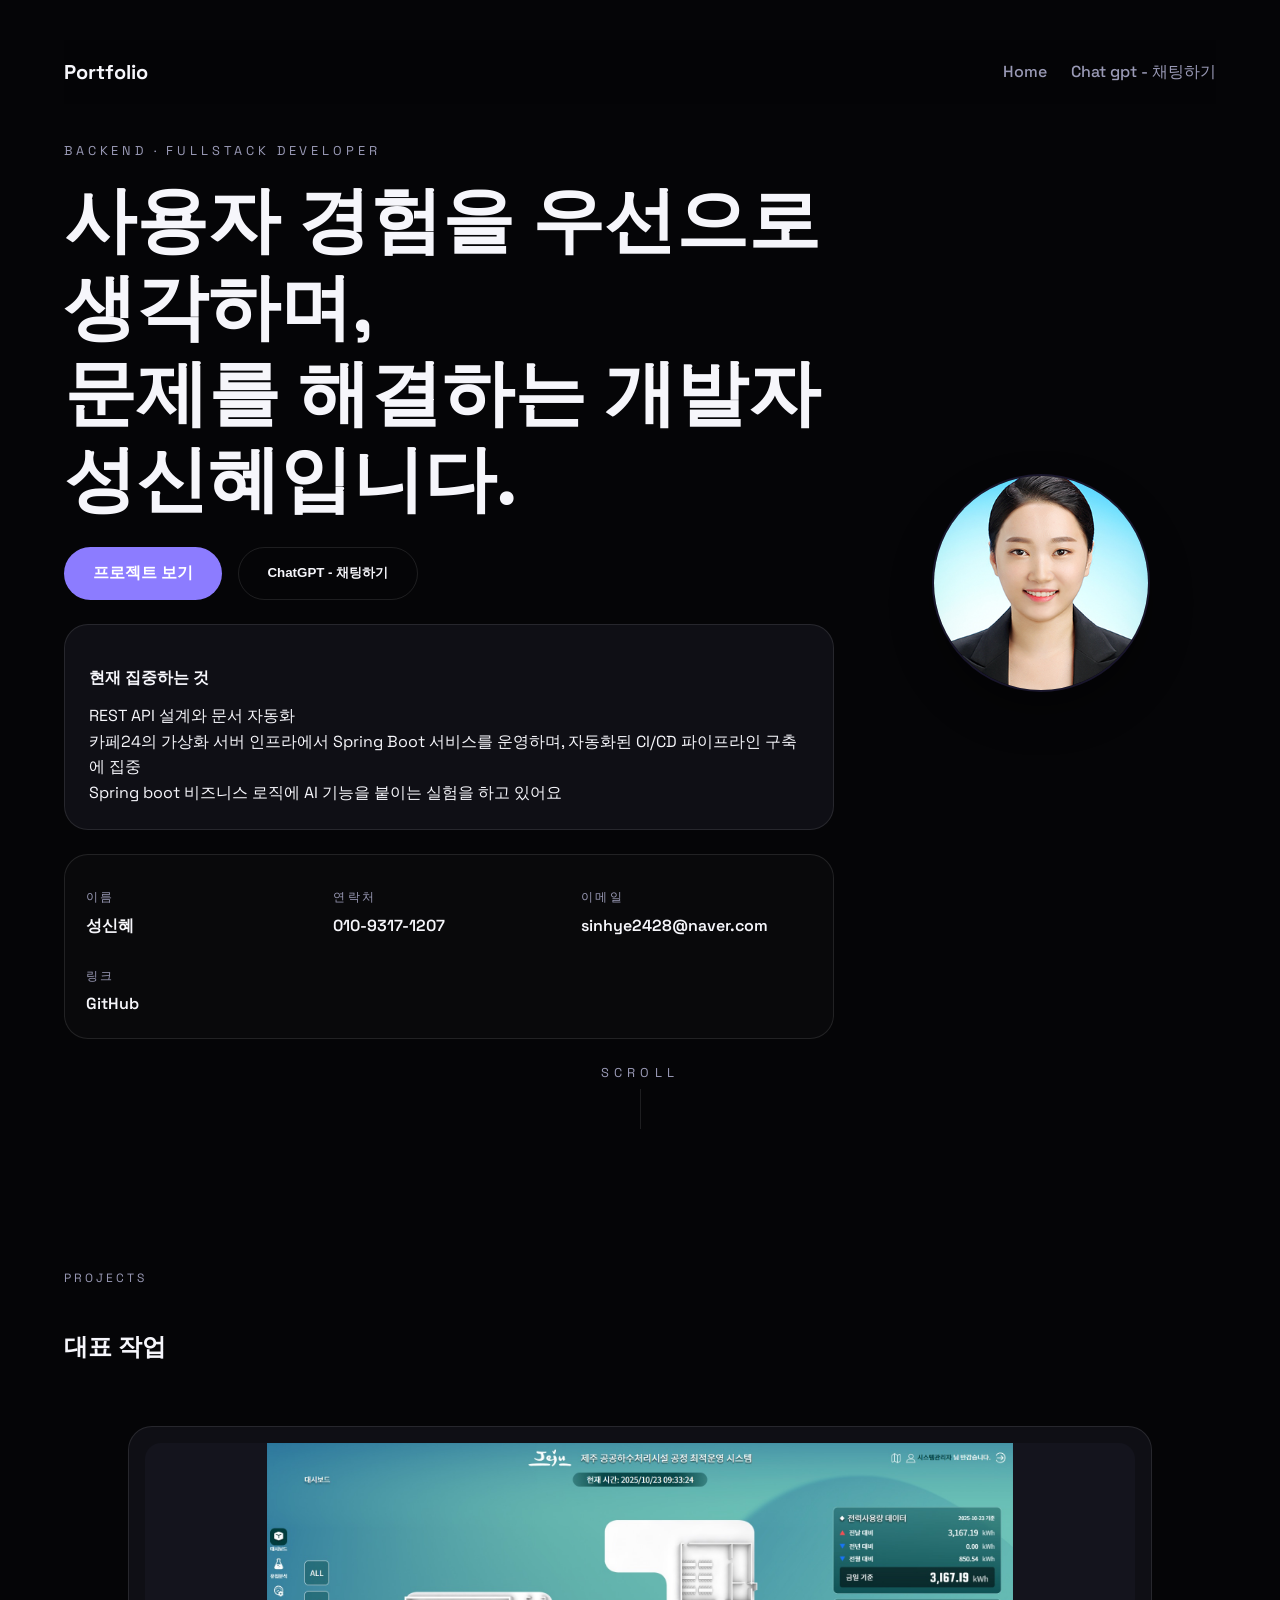
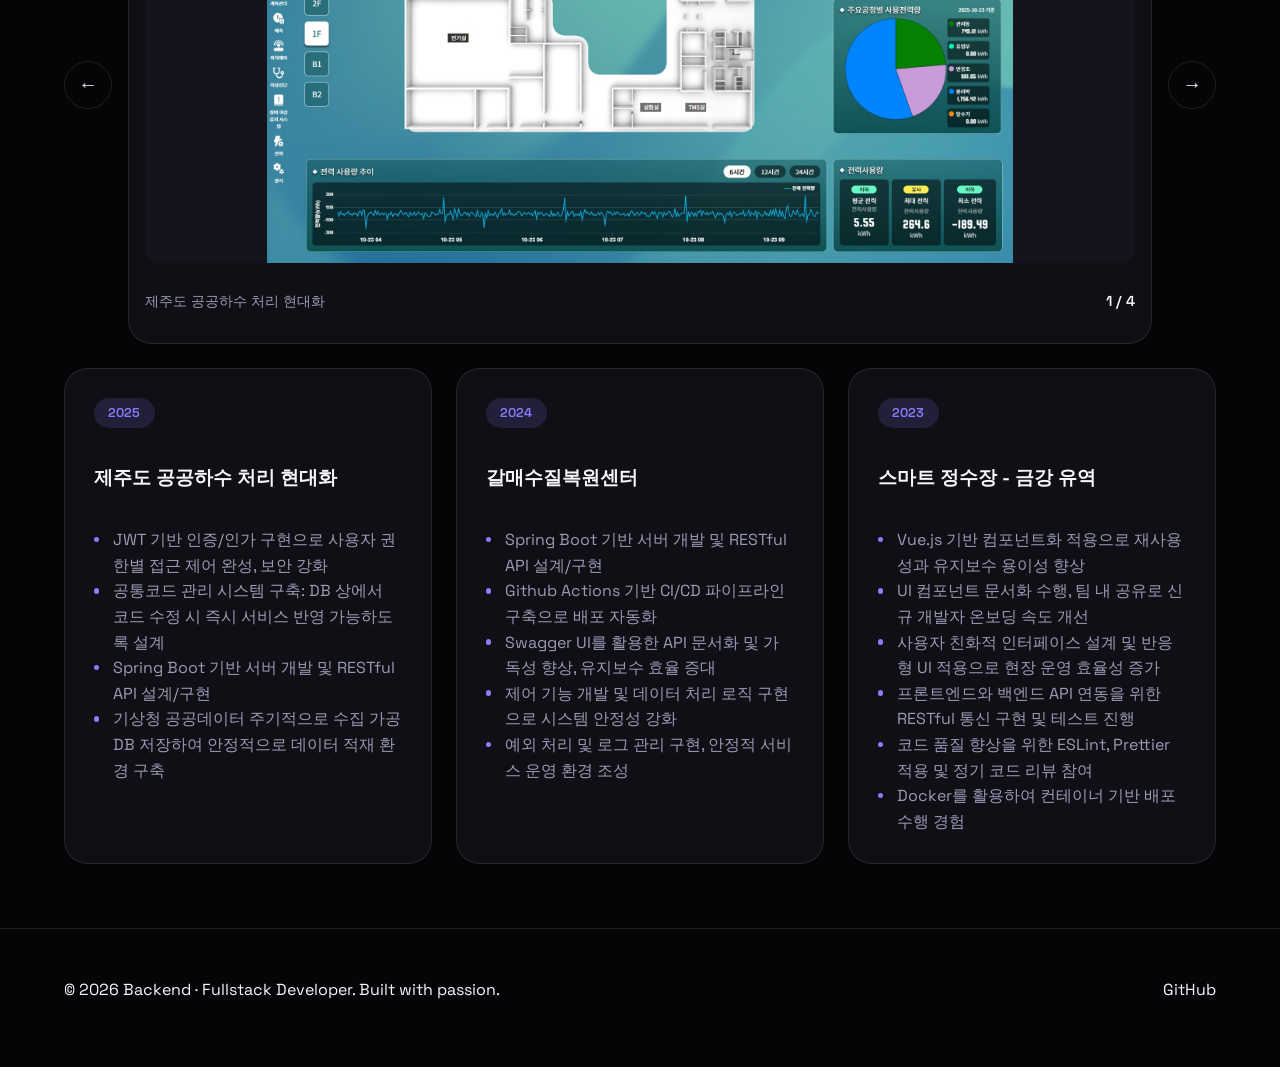
==== commit 2a32b28b: "gpt 제목 링크 변경" ====
--- a/index.html
+++ b/index.html
@@ -23,7 +23,7 @@
         </button>
         <ul class="nav__links" id="navLinks">
           <li><a href="#home">Home</a></li>
-          <li><a href="/gpt.html">Chat gpt - 채팅하기 </a></li>
+          <li><a id="chatBtn">Chat gpt - 채팅하기 </a></li>
           <!-- <li><a href="#contact">Contact</a></li> -->
         </ul>
       </nav>
@@ -42,7 +42,7 @@
             <div class="hero__actions">
               <a class="btn" href="#projects">프로젝트 보기</a>
               <!-- <a class="btn btn--ghost" href="#contact">함께 만들어요</a> -->
-              <button class="btn btn--ghost" type="button" id="chatBtn">
+              <button class="btn btn--ghost" type="button" id="chatBtn_Two">
                 ChatGPT - 채팅하기
               </button>
             </div>
